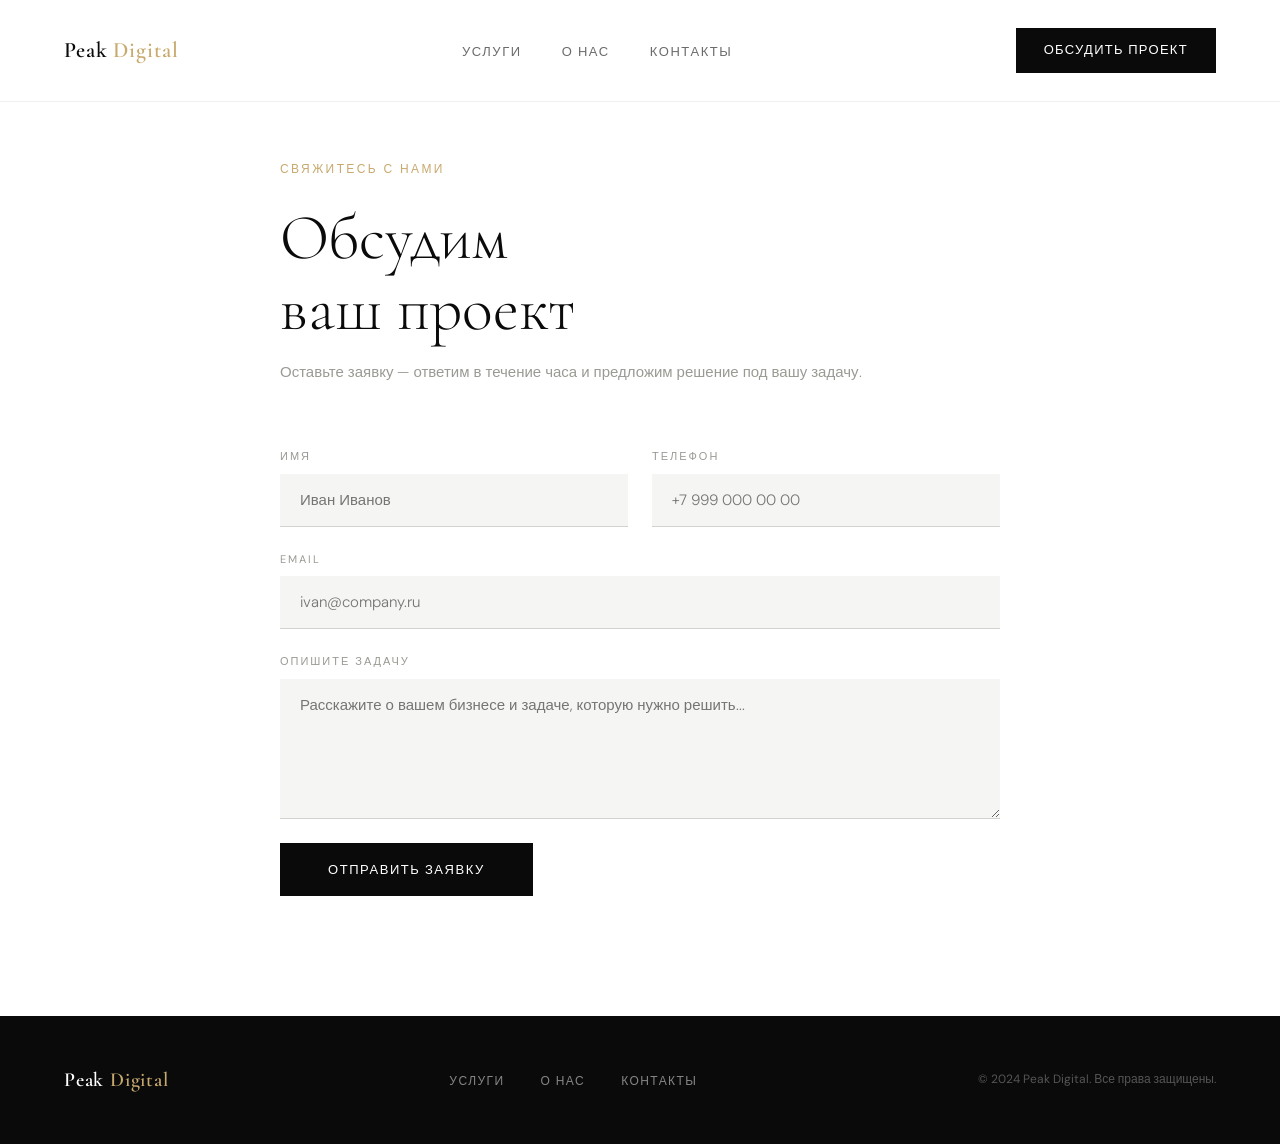
==== contact.html @ 034b1963 "Добавлены преимущества, видео, футер и форма заявки" ====
<!DOCTYPE html>
<html lang="ru">
<head>
  <meta charset="UTF-8" />
  <meta name="viewport" content="width=device-width, initial-scale=1.0" />
  <title>Контакты — Peak Digital</title>
  <link href="https://fonts.googleapis.com/css2?family=Cormorant+Garamond:wght@300;400;600&family=DM+Sans:wght@300;400;500&display=swap" rel="stylesheet" />
  <style>
    *, *::before, *::after { box-sizing: border-box; margin: 0; padding: 0; }

    :root {
      --white:   #ffffff;
      --black:   #0a0a0a;
      --gray:    #f5f5f3;
      --mid:     #9a9a94;
      --accent:  #c8a96e;
      --font-display: 'Cormorant Garamond', serif;
      --font-body:    'DM Sans', sans-serif;
    }

    html { scroll-behavior: smooth; }

    body {
      font-family: var(--font-body);
      background: var(--white);
      color: var(--black);
      font-size: 16px;
      line-height: 1.6;
      -webkit-font-smoothing: antialiased;
    }

    /* ── NAV ── */
    nav {
      position: fixed;
      top: 0; left: 0; right: 0;
      z-index: 100;
      display: flex;
      align-items: center;
      justify-content: space-between;
      padding: 28px 64px;
      background: rgba(255,255,255,0.92);
      backdrop-filter: blur(12px);
      border-bottom: 1px solid rgba(0,0,0,0.06);
    }

    .nav-logo {
      font-family: var(--font-display);
      font-size: 22px;
      font-weight: 600;
      letter-spacing: 0.04em;
      color: var(--black);
      text-decoration: none;
    }

    .nav-logo span { color: var(--accent); }

    .nav-links {
      display: flex;
      gap: 40px;
      list-style: none;
    }

    .nav-links a {
      font-size: 13px;
      letter-spacing: 0.12em;
      text-transform: uppercase;
      color: var(--black);
      text-decoration: none;
      opacity: 0.6;
      transition: opacity 0.2s;
    }

    .nav-links a:hover { opacity: 1; }

    .nav-cta {
      font-size: 13px;
      font-weight: 500;
      letter-spacing: 0.1em;
      text-transform: uppercase;
      color: var(--white);
      background: var(--black);
      padding: 12px 28px;
      text-decoration: none;
      transition: background 0.2s;
    }

    .nav-cta:hover { background: var(--accent); }

    /* ── CONTACT PAGE ── */
    .contact-page {
      min-height: 100vh;
      padding: 160px 64px 120px;
      display: flex;
      align-items: flex-start;
      justify-content: center;
    }

    .contact-inner {
      width: 100%;
      max-width: 720px;
    }

    .contact-tag {
      font-size: 12px;
      letter-spacing: 0.2em;
      text-transform: uppercase;
      color: var(--accent);
      margin-bottom: 24px;
    }

    .contact-title {
      font-family: var(--font-display);
      font-size: clamp(40px, 5vw, 72px);
      font-weight: 300;
      line-height: 1.1;
      margin-bottom: 16px;
    }

    .contact-subtitle {
      font-size: 15px;
      font-weight: 300;
      color: var(--mid);
      margin-bottom: 64px;
    }

    /* ── FORM ── */
    .contact-form {
      display: flex;
      flex-direction: column;
      gap: 24px;
    }

    .form-row {
      display: grid;
      grid-template-columns: 1fr 1fr;
      gap: 24px;
    }

    .form-group {
      display: flex;
      flex-direction: column;
      gap: 8px;
    }

    .form-group label {
      font-size: 11px;
      letter-spacing: 0.18em;
      text-transform: uppercase;
      color: var(--mid);
    }

    .form-group input,
    .form-group textarea {
      font-family: var(--font-body);
      font-size: 15px;
      font-weight: 300;
      color: var(--black);
      background: var(--gray);
      border: none;
      border-bottom: 1px solid rgba(0,0,0,0.15);
      padding: 16px 20px;
      outline: none;
      transition: border-color 0.2s, background 0.2s;
      width: 100%;
    }

    .form-group input:focus,
    .form-group textarea:focus {
      background: var(--white);
      border-bottom-color: var(--accent);
    }

    .form-group textarea {
      resize: vertical;
      min-height: 140px;
    }

    .form-submit {
      font-family: var(--font-body);
      font-size: 13px;
      font-weight: 500;
      letter-spacing: 0.12em;
      text-transform: uppercase;
      color: var(--white);
      background: var(--black);
      border: none;
      padding: 18px 48px;
      cursor: pointer;
      transition: background 0.2s;
      align-self: flex-start;
    }

    .form-submit:hover { background: var(--accent); }

    /* ── FOOTER ── */
    footer {
      background: var(--black);
      color: var(--white);
      padding: 48px 64px;
      display: flex;
      align-items: center;
      justify-content: space-between;
    }

    .footer-logo {
      font-family: var(--font-display);
      font-size: 20px;
      font-weight: 600;
      letter-spacing: 0.04em;
      color: var(--white);
      text-decoration: none;
    }

    .footer-logo span { color: var(--accent); }

    .footer-nav {
      display: flex;
      gap: 36px;
      list-style: none;
    }

    .footer-nav a {
      font-size: 12px;
      letter-spacing: 0.12em;
      text-transform: uppercase;
      color: var(--white);
      text-decoration: none;
      opacity: 0.5;
      transition: opacity 0.2s;
    }

    .footer-nav a:hover { opacity: 1; }

    .footer-copy {
      font-size: 12px;
      color: var(--white);
      opacity: 0.3;
    }

    /* ── RESPONSIVE ── */
    @media (max-width: 900px) {
      nav { padding: 20px 24px; }
      .nav-links { display: none; }
      .contact-page { padding: 120px 24px 80px; }
      footer { padding: 40px 24px; flex-direction: column; gap: 28px; text-align: center; }
      .footer-nav { flex-wrap: wrap; justify-content: center; gap: 20px; }
    }

    @media (max-width: 480px) {
      .nav-cta { display: none; }
      .form-row { grid-template-columns: 1fr; }
    }
  </style>
</head>
<body>

  <!-- NAV -->
  <nav>
    <a class="nav-logo" href="index.html">Peak <span>Digital</span></a>
    <ul class="nav-links">
      <li><a href="index.html#services">Услуги</a></li>
      <li><a href="index.html#about">О нас</a></li>
      <li><a href="contact.html">Контакты</a></li>
    </ul>
    <a class="nav-cta" href="contact.html">Обсудить проект</a>
  </nav>

  <!-- CONTACT FORM -->
  <main class="contact-page">
    <div class="contact-inner">
      <p class="contact-tag">Свяжитесь с нами</p>
      <h1 class="contact-title">Обсудим<br>ваш проект</h1>
      <p class="contact-subtitle">Оставьте заявку — ответим в течение часа и предложим решение под вашу задачу.</p>

      <form class="contact-form" action="#" method="post">

        <div class="form-row">
          <div class="form-group">
            <label for="name">Имя</label>
            <input type="text" id="name" name="name" placeholder="Иван Иванов" required />
          </div>
          <div class="form-group">
            <label for="phone">Телефон</label>
            <input type="tel" id="phone" name="phone" placeholder="+7 999 000 00 00" />
          </div>
        </div>

        <div class="form-group">
          <label for="email">Email</label>
          <input type="email" id="email" name="email" placeholder="ivan@company.ru" required />
        </div>

        <div class="form-group">
          <label for="message">Опишите задачу</label>
          <textarea id="message" name="message" placeholder="Расскажите о вашем бизнесе и задаче, которую нужно решить..."></textarea>
        </div>

        <button type="submit" class="form-submit">Отправить заявку</button>

      </form>
    </div>
  </main>

  <!-- FOOTER -->
  <footer>
    <a class="footer-logo" href="index.html">Peak <span>Digital</span></a>
    <ul class="footer-nav">
      <li><a href="index.html#services">Услуги</a></li>
      <li><a href="index.html#about">О нас</a></li>
      <li><a href="contact.html">Контакты</a></li>
    </ul>
    <p class="footer-copy">© 2024 Peak Digital. Все права защищены.</p>
  </footer>

</body>
</html>
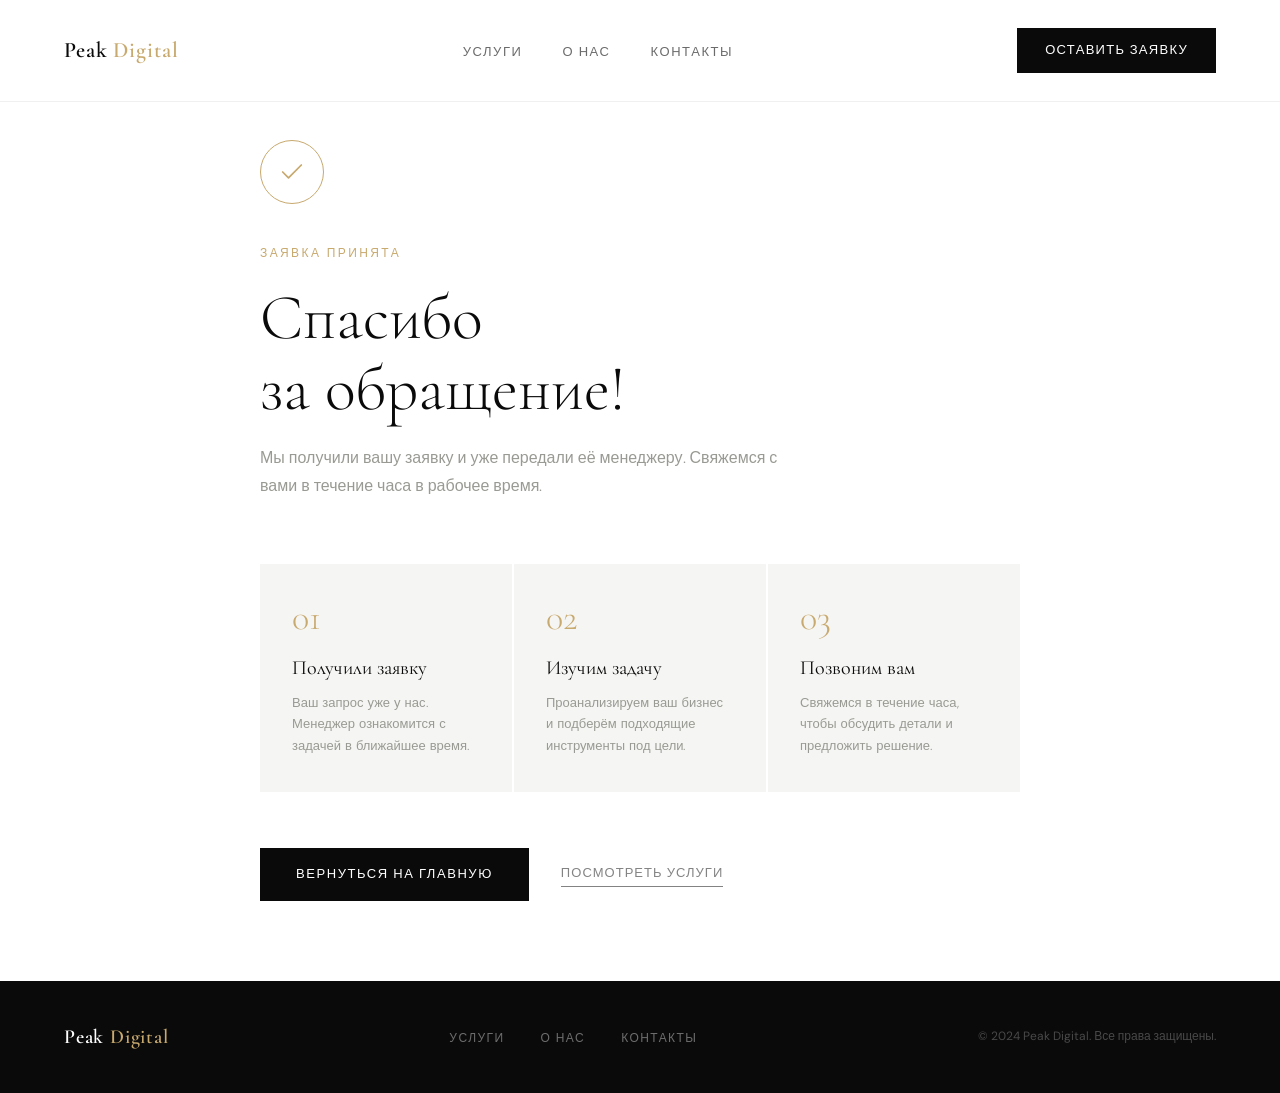
==== commit ceb9d16c: "Изменение дизайна" ====
--- a/contact.html
+++ b/contact.html
@@ -3,7 +3,7 @@
 <head>
   <meta charset="UTF-8" />
   <meta name="viewport" content="width=device-width, initial-scale=1.0" />
-  <title>Контакты — Peak Digital</title>
+  <title>Заявка принята — Peak Digital</title>
   <link href="https://fonts.googleapis.com/css2?family=Cormorant+Garamond:wght@300;400;600&family=DM+Sans:wght@300;400;500&display=swap" rel="stylesheet" />
   <style>
     *, *::before, *::after { box-sizing: border-box; margin: 0; padding: 0; }
@@ -27,6 +27,9 @@
       font-size: 16px;
       line-height: 1.6;
       -webkit-font-smoothing: antialiased;
+      min-height: 100vh;
+      display: flex;
+      flex-direction: column;
     }
 
     /* ── NAV ── */
@@ -86,117 +89,143 @@
 
     .nav-cta:hover { background: var(--accent); }
 
-    /* ── CONTACT PAGE ── */
-    .contact-page {
-      min-height: 100vh;
-      padding: 160px 64px 120px;
-      display: flex;
-      align-items: flex-start;
+    /* ── MAIN ── */
+    main {
+      flex: 1;
+      display: flex;
+      align-items: center;
       justify-content: center;
-    }
-
-    .contact-inner {
+      padding: 140px 64px 80px;
+    }
+
+    .thanks-block {
+      max-width: 760px;
       width: 100%;
-      max-width: 720px;
-    }
-
-    .contact-tag {
+    }
+
+    .thanks-icon {
+      width: 64px;
+      height: 64px;
+      border: 1.5px solid var(--accent);
+      border-radius: 50%;
+      display: flex;
+      align-items: center;
+      justify-content: center;
+      margin-bottom: 40px;
+    }
+
+    .thanks-icon svg {
+      width: 28px;
+      height: 28px;
+      stroke: var(--accent);
+      fill: none;
+      stroke-width: 1.5;
+      stroke-linecap: round;
+      stroke-linejoin: round;
+    }
+
+    .thanks-tag {
       font-size: 12px;
       letter-spacing: 0.2em;
       text-transform: uppercase;
       color: var(--accent);
-      margin-bottom: 24px;
-    }
-
-    .contact-title {
+      margin-bottom: 20px;
+    }
+
+    .thanks-title {
       font-family: var(--font-display);
       font-size: clamp(40px, 5vw, 72px);
       font-weight: 300;
       line-height: 1.1;
-      margin-bottom: 16px;
-    }
-
-    .contact-subtitle {
-      font-size: 15px;
+      margin-bottom: 20px;
+    }
+
+    .thanks-desc {
+      font-size: 16px;
       font-weight: 300;
       color: var(--mid);
+      line-height: 1.75;
+      max-width: 520px;
       margin-bottom: 64px;
     }
 
-    /* ── FORM ── */
-    .contact-form {
-      display: flex;
-      flex-direction: column;
-      gap: 24px;
-    }
-
-    .form-row {
+    /* ── STEPS ── */
+    .steps {
       display: grid;
-      grid-template-columns: 1fr 1fr;
-      gap: 24px;
-    }
-
-    .form-group {
-      display: flex;
-      flex-direction: column;
-      gap: 8px;
-    }
-
-    .form-group label {
-      font-size: 11px;
-      letter-spacing: 0.18em;
-      text-transform: uppercase;
+      grid-template-columns: repeat(3, 1fr);
+      gap: 2px;
+      margin-bottom: 56px;
+    }
+
+    .step {
+      background: var(--gray);
+      padding: 36px 32px;
+    }
+
+    .step-num {
+      font-family: var(--font-display);
+      font-size: 36px;
+      font-weight: 300;
+      color: var(--accent);
+      line-height: 1;
+      margin-bottom: 16px;
+    }
+
+    .step-title {
+      font-family: var(--font-display);
+      font-size: 20px;
+      font-weight: 400;
+      margin-bottom: 8px;
+    }
+
+    .step-desc {
+      font-size: 13px;
+      font-weight: 300;
       color: var(--mid);
-    }
-
-    .form-group input,
-    .form-group textarea {
-      font-family: var(--font-body);
-      font-size: 15px;
-      font-weight: 300;
-      color: var(--black);
-      background: var(--gray);
-      border: none;
-      border-bottom: 1px solid rgba(0,0,0,0.15);
-      padding: 16px 20px;
-      outline: none;
-      transition: border-color 0.2s, background 0.2s;
-      width: 100%;
-    }
-
-    .form-group input:focus,
-    .form-group textarea:focus {
-      background: var(--white);
-      border-bottom-color: var(--accent);
-    }
-
-    .form-group textarea {
-      resize: vertical;
-      min-height: 140px;
-    }
-
-    .form-submit {
-      font-family: var(--font-body);
+      line-height: 1.65;
+    }
+
+    /* ── ACTIONS ── */
+    .thanks-actions {
+      display: flex;
+      align-items: center;
+      gap: 32px;
+    }
+
+    .btn-primary {
       font-size: 13px;
       font-weight: 500;
       letter-spacing: 0.12em;
       text-transform: uppercase;
       color: var(--white);
       background: var(--black);
-      border: none;
-      padding: 18px 48px;
-      cursor: pointer;
+      padding: 16px 36px;
+      text-decoration: none;
+      display: inline-block;
       transition: background 0.2s;
-      align-self: flex-start;
-    }
-
-    .form-submit:hover { background: var(--accent); }
+    }
+
+    .btn-primary:hover { background: var(--accent); }
+
+    .btn-ghost {
+      font-size: 13px;
+      letter-spacing: 0.08em;
+      text-transform: uppercase;
+      color: var(--black);
+      text-decoration: none;
+      opacity: 0.5;
+      border-bottom: 1px solid currentColor;
+      padding-bottom: 2px;
+      transition: opacity 0.2s;
+    }
+
+    .btn-ghost:hover { opacity: 1; }
 
     /* ── FOOTER ── */
     footer {
       background: var(--black);
       color: var(--white);
-      padding: 48px 64px;
+      padding: 40px 64px;
       display: flex;
       align-items: center;
       justify-content: space-between;
@@ -225,7 +254,7 @@
       text-transform: uppercase;
       color: var(--white);
       text-decoration: none;
-      opacity: 0.5;
+      opacity: 0.4;
       transition: opacity 0.2s;
     }
 
@@ -234,21 +263,22 @@
     .footer-copy {
       font-size: 12px;
       color: var(--white);
-      opacity: 0.3;
+      opacity: 0.25;
     }
 
     /* ── RESPONSIVE ── */
     @media (max-width: 900px) {
       nav { padding: 20px 24px; }
       .nav-links { display: none; }
-      .contact-page { padding: 120px 24px 80px; }
+      main { padding: 120px 24px 64px; }
+      .steps { grid-template-columns: 1fr; }
       footer { padding: 40px 24px; flex-direction: column; gap: 28px; text-align: center; }
       .footer-nav { flex-wrap: wrap; justify-content: center; gap: 20px; }
     }
 
     @media (max-width: 480px) {
       .nav-cta { display: none; }
-      .form-row { grid-template-columns: 1fr; }
+      .thanks-actions { flex-direction: column; align-items: flex-start; gap: 20px; }
     }
   </style>
 </head>
@@ -260,44 +290,51 @@
     <ul class="nav-links">
       <li><a href="index.html#services">Услуги</a></li>
       <li><a href="index.html#about">О нас</a></li>
-      <li><a href="contact.html">Контакты</a></li>
+      <li><a href="index.html#contact">Контакты</a></li>
     </ul>
-    <a class="nav-cta" href="contact.html">Обсудить проект</a>
+    <a class="nav-cta" href="index.html#contact">Оставить заявку</a>
   </nav>
 
-  <!-- CONTACT FORM -->
-  <main class="contact-page">
-    <div class="contact-inner">
-      <p class="contact-tag">Свяжитесь с нами</p>
-      <h1 class="contact-title">Обсудим<br>ваш проект</h1>
-      <p class="contact-subtitle">Оставьте заявку — ответим в течение часа и предложим решение под вашу задачу.</p>
-
-      <form class="contact-form" action="#" method="post">
-
-        <div class="form-row">
-          <div class="form-group">
-            <label for="name">Имя</label>
-            <input type="text" id="name" name="name" placeholder="Иван Иванов" required />
-          </div>
-          <div class="form-group">
-            <label for="phone">Телефон</label>
-            <input type="tel" id="phone" name="phone" placeholder="+7 999 000 00 00" />
-          </div>
+  <!-- MAIN -->
+  <main>
+    <div class="thanks-block">
+
+      <div class="thanks-icon" aria-hidden="true">
+        <svg viewBox="0 0 24 24">
+          <polyline points="20 6 9 17 4 12"></polyline>
+        </svg>
+      </div>
+
+      <p class="thanks-tag">Заявка принята</p>
+      <h1 class="thanks-title">Спасибо<br>за обращение!</h1>
+      <p class="thanks-desc">
+        Мы получили вашу заявку и уже передали её менеджеру. Свяжемся с вами в течение часа в рабочее время.
+      </p>
+
+      <!-- STEPS -->
+      <div class="steps">
+        <div class="step">
+          <div class="step-num">01</div>
+          <h3 class="step-title">Получили заявку</h3>
+          <p class="step-desc">Ваш запрос уже у нас. Менеджер ознакомится с задачей в ближайшее время.</p>
         </div>
-
-        <div class="form-group">
-          <label for="email">Email</label>
-          <input type="email" id="email" name="email" placeholder="ivan@company.ru" required />
+        <div class="step">
+          <div class="step-num">02</div>
+          <h3 class="step-title">Изучим задачу</h3>
+          <p class="step-desc">Проанализируем ваш бизнес и подберём подходящие инструменты под цели.</p>
         </div>
-
-        <div class="form-group">
-          <label for="message">Опишите задачу</label>
-          <textarea id="message" name="message" placeholder="Расскажите о вашем бизнесе и задаче, которую нужно решить..."></textarea>
+        <div class="step">
+          <div class="step-num">03</div>
+          <h3 class="step-title">Позвоним вам</h3>
+          <p class="step-desc">Свяжемся в течение часа, чтобы обсудить детали и предложить решение.</p>
         </div>
-
-        <button type="submit" class="form-submit">Отправить заявку</button>
-
-      </form>
+      </div>
+
+      <div class="thanks-actions">
+        <a class="btn-primary" href="index.html">Вернуться на главную</a>
+        <a class="btn-ghost" href="index.html#services">Посмотреть услуги</a>
+      </div>
+
     </div>
   </main>
 
@@ -307,7 +344,7 @@
     <ul class="footer-nav">
       <li><a href="index.html#services">Услуги</a></li>
       <li><a href="index.html#about">О нас</a></li>
-      <li><a href="contact.html">Контакты</a></li>
+      <li><a href="index.html#contact">Контакты</a></li>
     </ul>
     <p class="footer-copy">© 2024 Peak Digital. Все права защищены.</p>
   </footer>
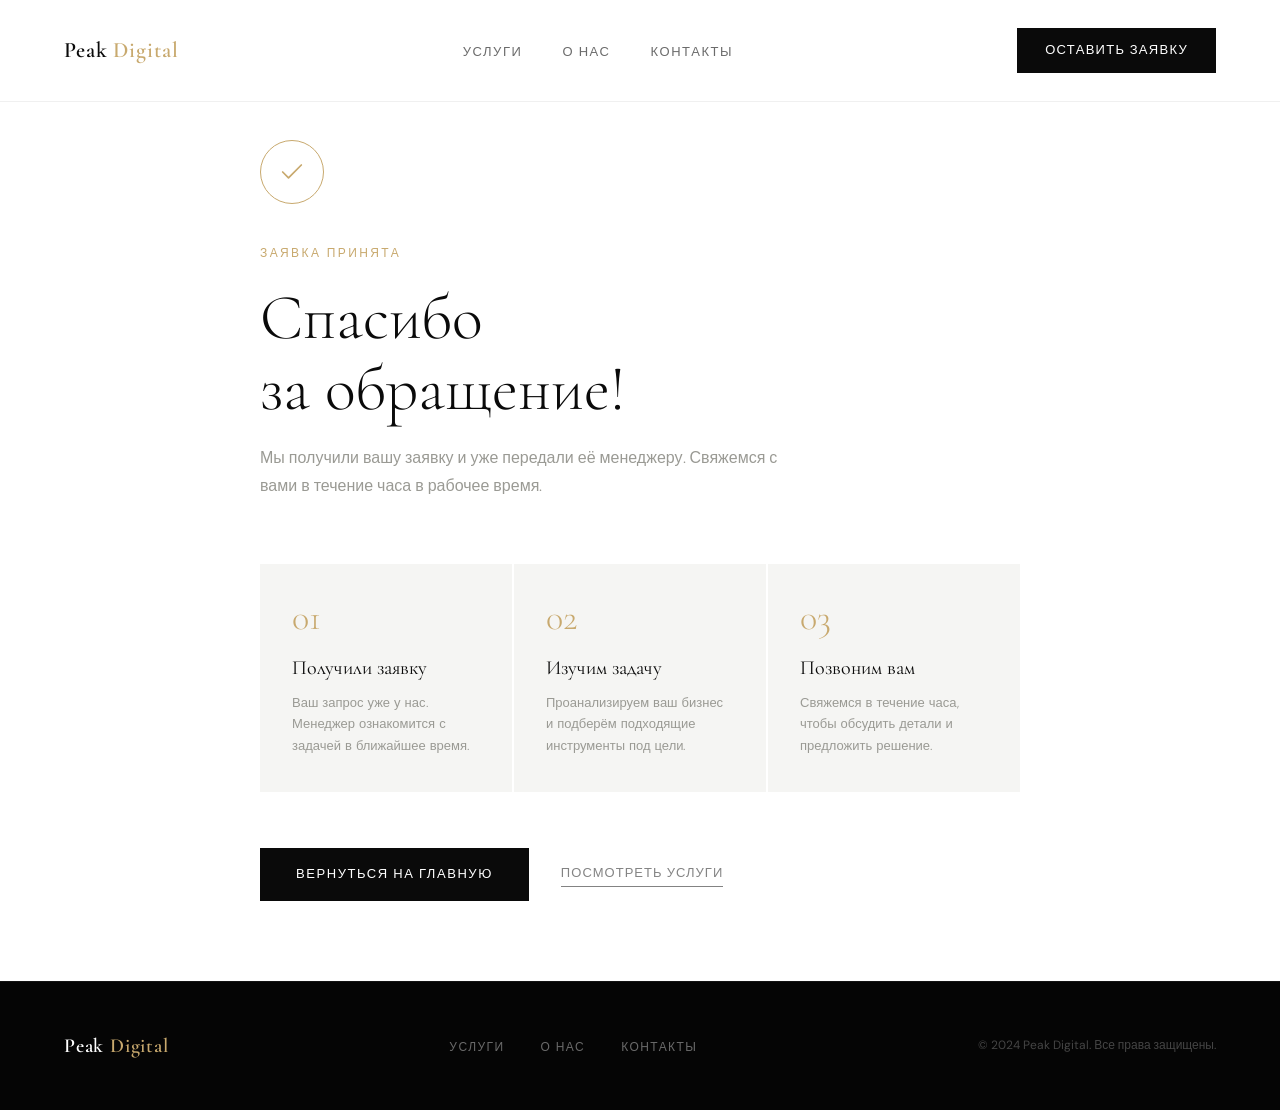
==== commit 650662ad: "styles" ====
--- a/contact.html
+++ b/contact.html
@@ -5,284 +5,9 @@
   <meta name="viewport" content="width=device-width, initial-scale=1.0" />
   <title>Заявка принята — Peak Digital</title>
   <link href="https://fonts.googleapis.com/css2?family=Cormorant+Garamond:wght@300;400;600&family=DM+Sans:wght@300;400;500&display=swap" rel="stylesheet" />
-  <style>
-    *, *::before, *::after { box-sizing: border-box; margin: 0; padding: 0; }
-
-    :root {
-      --white:   #ffffff;
-      --black:   #0a0a0a;
-      --gray:    #f5f5f3;
-      --mid:     #9a9a94;
-      --accent:  #c8a96e;
-      --font-display: 'Cormorant Garamond', serif;
-      --font-body:    'DM Sans', sans-serif;
-    }
-
-    html { scroll-behavior: smooth; }
-
-    body {
-      font-family: var(--font-body);
-      background: var(--white);
-      color: var(--black);
-      font-size: 16px;
-      line-height: 1.6;
-      -webkit-font-smoothing: antialiased;
-      min-height: 100vh;
-      display: flex;
-      flex-direction: column;
-    }
-
-    /* ── NAV ── */
-    nav {
-      position: fixed;
-      top: 0; left: 0; right: 0;
-      z-index: 100;
-      display: flex;
-      align-items: center;
-      justify-content: space-between;
-      padding: 28px 64px;
-      background: rgba(255,255,255,0.92);
-      backdrop-filter: blur(12px);
-      border-bottom: 1px solid rgba(0,0,0,0.06);
-    }
-
-    .nav-logo {
-      font-family: var(--font-display);
-      font-size: 22px;
-      font-weight: 600;
-      letter-spacing: 0.04em;
-      color: var(--black);
-      text-decoration: none;
-    }
-
-    .nav-logo span { color: var(--accent); }
-
-    .nav-links {
-      display: flex;
-      gap: 40px;
-      list-style: none;
-    }
-
-    .nav-links a {
-      font-size: 13px;
-      letter-spacing: 0.12em;
-      text-transform: uppercase;
-      color: var(--black);
-      text-decoration: none;
-      opacity: 0.6;
-      transition: opacity 0.2s;
-    }
-
-    .nav-links a:hover { opacity: 1; }
-
-    .nav-cta {
-      font-size: 13px;
-      font-weight: 500;
-      letter-spacing: 0.1em;
-      text-transform: uppercase;
-      color: var(--white);
-      background: var(--black);
-      padding: 12px 28px;
-      text-decoration: none;
-      transition: background 0.2s;
-    }
-
-    .nav-cta:hover { background: var(--accent); }
-
-    /* ── MAIN ── */
-    main {
-      flex: 1;
-      display: flex;
-      align-items: center;
-      justify-content: center;
-      padding: 140px 64px 80px;
-    }
-
-    .thanks-block {
-      max-width: 760px;
-      width: 100%;
-    }
-
-    .thanks-icon {
-      width: 64px;
-      height: 64px;
-      border: 1.5px solid var(--accent);
-      border-radius: 50%;
-      display: flex;
-      align-items: center;
-      justify-content: center;
-      margin-bottom: 40px;
-    }
-
-    .thanks-icon svg {
-      width: 28px;
-      height: 28px;
-      stroke: var(--accent);
-      fill: none;
-      stroke-width: 1.5;
-      stroke-linecap: round;
-      stroke-linejoin: round;
-    }
-
-    .thanks-tag {
-      font-size: 12px;
-      letter-spacing: 0.2em;
-      text-transform: uppercase;
-      color: var(--accent);
-      margin-bottom: 20px;
-    }
-
-    .thanks-title {
-      font-family: var(--font-display);
-      font-size: clamp(40px, 5vw, 72px);
-      font-weight: 300;
-      line-height: 1.1;
-      margin-bottom: 20px;
-    }
-
-    .thanks-desc {
-      font-size: 16px;
-      font-weight: 300;
-      color: var(--mid);
-      line-height: 1.75;
-      max-width: 520px;
-      margin-bottom: 64px;
-    }
-
-    /* ── STEPS ── */
-    .steps {
-      display: grid;
-      grid-template-columns: repeat(3, 1fr);
-      gap: 2px;
-      margin-bottom: 56px;
-    }
-
-    .step {
-      background: var(--gray);
-      padding: 36px 32px;
-    }
-
-    .step-num {
-      font-family: var(--font-display);
-      font-size: 36px;
-      font-weight: 300;
-      color: var(--accent);
-      line-height: 1;
-      margin-bottom: 16px;
-    }
-
-    .step-title {
-      font-family: var(--font-display);
-      font-size: 20px;
-      font-weight: 400;
-      margin-bottom: 8px;
-    }
-
-    .step-desc {
-      font-size: 13px;
-      font-weight: 300;
-      color: var(--mid);
-      line-height: 1.65;
-    }
-
-    /* ── ACTIONS ── */
-    .thanks-actions {
-      display: flex;
-      align-items: center;
-      gap: 32px;
-    }
-
-    .btn-primary {
-      font-size: 13px;
-      font-weight: 500;
-      letter-spacing: 0.12em;
-      text-transform: uppercase;
-      color: var(--white);
-      background: var(--black);
-      padding: 16px 36px;
-      text-decoration: none;
-      display: inline-block;
-      transition: background 0.2s;
-    }
-
-    .btn-primary:hover { background: var(--accent); }
-
-    .btn-ghost {
-      font-size: 13px;
-      letter-spacing: 0.08em;
-      text-transform: uppercase;
-      color: var(--black);
-      text-decoration: none;
-      opacity: 0.5;
-      border-bottom: 1px solid currentColor;
-      padding-bottom: 2px;
-      transition: opacity 0.2s;
-    }
-
-    .btn-ghost:hover { opacity: 1; }
-
-    /* ── FOOTER ── */
-    footer {
-      background: var(--black);
-      color: var(--white);
-      padding: 40px 64px;
-      display: flex;
-      align-items: center;
-      justify-content: space-between;
-    }
-
-    .footer-logo {
-      font-family: var(--font-display);
-      font-size: 20px;
-      font-weight: 600;
-      letter-spacing: 0.04em;
-      color: var(--white);
-      text-decoration: none;
-    }
-
-    .footer-logo span { color: var(--accent); }
-
-    .footer-nav {
-      display: flex;
-      gap: 36px;
-      list-style: none;
-    }
-
-    .footer-nav a {
-      font-size: 12px;
-      letter-spacing: 0.12em;
-      text-transform: uppercase;
-      color: var(--white);
-      text-decoration: none;
-      opacity: 0.4;
-      transition: opacity 0.2s;
-    }
-
-    .footer-nav a:hover { opacity: 1; }
-
-    .footer-copy {
-      font-size: 12px;
-      color: var(--white);
-      opacity: 0.25;
-    }
-
-    /* ── RESPONSIVE ── */
-    @media (max-width: 900px) {
-      nav { padding: 20px 24px; }
-      .nav-links { display: none; }
-      main { padding: 120px 24px 64px; }
-      .steps { grid-template-columns: 1fr; }
-      footer { padding: 40px 24px; flex-direction: column; gap: 28px; text-align: center; }
-      .footer-nav { flex-wrap: wrap; justify-content: center; gap: 20px; }
-    }
-
-    @media (max-width: 480px) {
-      .nav-cta { display: none; }
-      .thanks-actions { flex-direction: column; align-items: flex-start; gap: 20px; }
-    }
-  </style>
+  <link rel="stylesheet" href="style.css" />
 </head>
-<body>
+<body class="thanks-page">
 
   <!-- NAV -->
   <nav>
--- a/style.css
+++ b/style.css
@@ -0,0 +1,753 @@
+/* ── Reset & Base ── */
+*, *::before, *::after { box-sizing: border-box; margin: 0; padding: 0; }
+
+:root {
+  --white:   #ffffff;
+  --black:   #0a0a0a;
+  --gray:    #f5f5f3;
+  --mid:     #9a9a94;
+  --accent:  #c8a96e;
+  --font-display: 'Cormorant Garamond', serif;
+  --font-body:    'DM Sans', sans-serif;
+}
+
+html { scroll-behavior: smooth; }
+
+body {
+  font-family: var(--font-body);
+  background: var(--white);
+  color: var(--black);
+  font-size: 16px;
+  line-height: 1.6;
+  -webkit-font-smoothing: antialiased;
+}
+
+/* ── NAV ── */
+nav {
+  position: fixed;
+  top: 0; left: 0; right: 0;
+  z-index: 100;
+  display: flex;
+  align-items: center;
+  justify-content: space-between;
+  padding: 28px 64px;
+  background: rgba(255,255,255,0.92);
+  backdrop-filter: blur(12px);
+  border-bottom: 1px solid rgba(0,0,0,0.06);
+}
+
+.nav-logo {
+  font-family: var(--font-display);
+  font-size: 22px;
+  font-weight: 600;
+  letter-spacing: 0.04em;
+  color: var(--black);
+  text-decoration: none;
+}
+
+.nav-logo span { color: var(--accent); }
+
+.nav-links {
+  display: flex;
+  gap: 40px;
+  list-style: none;
+}
+
+.nav-links a {
+  font-size: 13px;
+  letter-spacing: 0.12em;
+  text-transform: uppercase;
+  color: var(--black);
+  text-decoration: none;
+  opacity: 0.6;
+  transition: opacity 0.2s;
+}
+
+.nav-links a:hover { opacity: 1; }
+
+.nav-cta {
+  font-size: 13px;
+  font-weight: 500;
+  letter-spacing: 0.1em;
+  text-transform: uppercase;
+  color: var(--white);
+  background: var(--black);
+  padding: 12px 28px;
+  text-decoration: none;
+  transition: background 0.2s;
+}
+
+.nav-cta:hover { background: var(--accent); }
+
+/* ── REVEAL ── */
+.reveal {
+  opacity: 1;
+  transform: none;
+}
+
+/* ── HERO ── */
+.hero {
+  min-height: 100vh;
+  display: grid;
+  grid-template-columns: 1fr 1fr;
+  padding-top: 100px;
+}
+
+.hero-left {
+  display: flex;
+  flex-direction: column;
+  justify-content: center;
+  padding: 80px 64px;
+}
+
+.hero-tag {
+  font-size: 12px;
+  letter-spacing: 0.2em;
+  text-transform: uppercase;
+  color: var(--accent);
+  margin-bottom: 32px;
+}
+
+.hero-title {
+  font-family: var(--font-display);
+  font-size: clamp(52px, 6vw, 86px);
+  font-weight: 300;
+  line-height: 1.08;
+  margin-bottom: 32px;
+}
+
+.hero-title em {
+  font-style: italic;
+  color: var(--accent);
+}
+
+.hero-desc {
+  font-size: 16px;
+  font-weight: 300;
+  color: var(--mid);
+  line-height: 1.75;
+  max-width: 420px;
+  margin-bottom: 48px;
+}
+
+.hero-actions {
+  display: flex;
+  align-items: center;
+  gap: 32px;
+}
+
+.btn-primary {
+  font-size: 13px;
+  font-weight: 500;
+  letter-spacing: 0.12em;
+  text-transform: uppercase;
+  color: var(--white);
+  background: var(--black);
+  padding: 16px 36px;
+  text-decoration: none;
+  display: inline-block;
+  transition: background 0.2s;
+}
+
+.btn-primary:hover { background: var(--accent); }
+
+.btn-ghost {
+  font-size: 13px;
+  letter-spacing: 0.08em;
+  text-transform: uppercase;
+  color: var(--black);
+  text-decoration: none;
+  opacity: 0.5;
+  border-bottom: 1px solid currentColor;
+  padding-bottom: 2px;
+  transition: opacity 0.2s;
+}
+
+.btn-ghost:hover { opacity: 1; }
+
+.hero-right {
+  position: relative;
+  overflow: hidden;
+}
+
+.hero-right img {
+  width: 100%;
+  height: 100%;
+  object-fit: cover;
+  display: block;
+}
+
+.hero-right::after {
+  content: "";
+  position: absolute;
+  inset: 0;
+  background: rgba(0,0,0,0.25);
+}
+
+.hero-stat-block {
+  position: absolute;
+  bottom: 64px;
+  left: 64px;
+  z-index: 1;
+  display: flex;
+  flex-direction: column;
+  gap: 32px;
+}
+
+.hero-stat-num {
+  font-family: var(--font-display);
+  font-size: 48px;
+  font-weight: 300;
+  line-height: 1;
+  color: var(--white);
+}
+
+.hero-stat-num span { color: var(--accent); }
+
+.hero-stat-label {
+  font-size: 12px;
+  letter-spacing: 0.15em;
+  text-transform: uppercase;
+  color: rgba(255,255,255,0.6);
+}
+
+/* ── TICKER ── */
+.ticker {
+  background: var(--black);
+  color: var(--white);
+  padding: 18px 0;
+  overflow: hidden;
+  white-space: nowrap;
+}
+
+.ticker-track {
+  display: inline-flex;
+  animation: ticker 30s linear infinite;
+}
+
+.ticker-item {
+  font-size: 12px;
+  letter-spacing: 0.18em;
+  text-transform: uppercase;
+  padding: 0 48px;
+  opacity: 0.7;
+}
+
+.ticker-dot { color: var(--accent); opacity: 1; }
+
+@keyframes ticker {
+  from { transform: translateX(0); }
+  to   { transform: translateX(-50%); }
+}
+
+/* ── SERVICES ── */
+.services { padding: 120px 64px; }
+
+.section-header {
+  display: flex;
+  align-items: flex-end;
+  justify-content: space-between;
+  margin-bottom: 64px;
+  border-bottom: 1px solid rgba(0,0,0,0.1);
+  padding-bottom: 32px;
+}
+
+.section-tag {
+  font-size: 12px;
+  letter-spacing: 0.2em;
+  text-transform: uppercase;
+  color: var(--accent);
+  margin-bottom: 12px;
+}
+
+.section-title {
+  font-family: var(--font-display);
+  font-size: clamp(36px, 4vw, 56px);
+  font-weight: 300;
+  line-height: 1.1;
+}
+
+.section-link {
+  font-size: 13px;
+  letter-spacing: 0.1em;
+  text-transform: uppercase;
+  color: var(--black);
+  text-decoration: none;
+  opacity: 0.5;
+  border-bottom: 1px solid currentColor;
+  padding-bottom: 2px;
+  transition: opacity 0.2s;
+  white-space: nowrap;
+}
+
+.section-link:hover { opacity: 1; }
+
+.services-grid {
+  display: grid;
+  grid-template-columns: repeat(3, 1fr);
+  gap: 2px;
+}
+
+.service-card {
+  background: var(--gray);
+  padding: 48px 40px;
+  transition: background 0.2s;
+}
+
+.service-card:hover { background: var(--black); }
+
+.service-num {
+  font-family: var(--font-display);
+  font-size: 13px;
+  color: var(--mid);
+  margin-bottom: 40px;
+  display: block;
+  transition: color 0.2s;
+}
+
+.service-card:hover .service-num { color: rgba(255,255,255,0.4); }
+
+.service-name {
+  font-family: var(--font-display);
+  font-size: 28px;
+  font-weight: 400;
+  line-height: 1.2;
+  margin-bottom: 16px;
+  transition: color 0.2s;
+}
+
+.service-card:hover .service-name { color: var(--white); }
+
+.service-desc {
+  font-size: 14px;
+  font-weight: 300;
+  color: var(--mid);
+  line-height: 1.7;
+  transition: color 0.2s;
+}
+
+.service-card:hover .service-desc { color: rgba(255,255,255,0.5); }
+
+/* ── VIDEO ── */
+.video-section {
+  padding: 120px 64px;
+  background: var(--gray);
+}
+
+.video-wrapper {
+  position: relative;
+  width: 100%;
+  padding-bottom: 56.25%;
+  height: 0;
+  overflow: hidden;
+  margin-top: 48px;
+}
+
+.video-wrapper iframe {
+  position: absolute;
+  top: 0; left: 0;
+  width: 100%;
+  height: 100%;
+  border: none;
+}
+
+/* ── ABOUT ── */
+.about { padding: 120px 64px; }
+
+.about-grid {
+  display: grid;
+  grid-template-columns: repeat(4, 1fr);
+  gap: 2px;
+  margin-top: 64px;
+}
+
+.about-card {
+  padding: 48px 36px;
+  background: var(--gray);
+}
+
+.about-num {
+  font-family: var(--font-display);
+  font-size: 48px;
+  font-weight: 300;
+  color: var(--accent);
+  line-height: 1;
+  margin-bottom: 20px;
+}
+
+.about-title {
+  font-family: var(--font-display);
+  font-size: 22px;
+  font-weight: 400;
+  margin-bottom: 12px;
+}
+
+.about-desc {
+  font-size: 14px;
+  font-weight: 300;
+  color: var(--mid);
+  line-height: 1.7;
+}
+
+/* ── TEAM PHOTO ── */
+.team-section {
+  padding: 0 64px 120px;
+}
+
+.team-photo {
+  width: 100%;
+  height: 480px;
+  object-fit: cover;
+  display: block;
+}
+
+.team-caption {
+  margin-top: 24px;
+  font-size: 13px;
+  font-weight: 300;
+  color: var(--mid);
+  letter-spacing: 0.05em;
+}
+
+/* ── CONTACT ── */
+.contact-section {
+  padding: 120px 64px;
+  background: var(--gray);
+  color: var(--black);
+}
+
+.contact-section .section-tag { color: var(--accent); }
+
+.contact-section .section-title { color: var(--black); }
+
+.contact-inner {
+  display: grid;
+  grid-template-columns: 1fr 1fr;
+  gap: 80px;
+  margin-top: 64px;
+  align-items: start;
+}
+
+.contact-info-title {
+  font-family: var(--font-display);
+  font-size: clamp(32px, 3vw, 48px);
+  font-weight: 300;
+  line-height: 1.2;
+  margin-bottom: 24px;
+}
+
+.contact-info-desc {
+  font-size: 15px;
+  font-weight: 300;
+  color: var(--mid);
+  line-height: 1.75;
+  margin-bottom: 40px;
+}
+
+.contact-detail {
+  display: flex;
+  flex-direction: column;
+  gap: 16px;
+}
+
+.contact-detail-item {
+  display: flex;
+  flex-direction: column;
+  gap: 4px;
+}
+
+.contact-detail-label {
+  font-size: 11px;
+  letter-spacing: 0.18em;
+  text-transform: uppercase;
+  color: var(--mid);
+}
+
+.contact-detail-value {
+  font-size: 15px;
+  color: var(--black);
+}
+
+/* ── FORM ── */
+.contact-form {
+  display: flex;
+  flex-direction: column;
+  gap: 24px;
+}
+
+.form-row {
+  display: grid;
+  grid-template-columns: 1fr 1fr;
+  gap: 24px;
+}
+
+.form-group {
+  display: flex;
+  flex-direction: column;
+  gap: 8px;
+}
+
+.form-group label {
+  font-size: 11px;
+  letter-spacing: 0.18em;
+  text-transform: uppercase;
+  color: var(--mid);
+}
+
+.form-group input,
+.form-group textarea {
+  font-family: var(--font-body);
+  font-size: 15px;
+  font-weight: 300;
+  color: var(--black);
+  background: var(--white);
+  border: none;
+  border-bottom: 1px solid rgba(0,0,0,0.15);
+  padding: 16px 20px;
+  outline: none;
+  transition: border-color 0.2s, background 0.2s;
+  width: 100%;
+}
+
+.form-group input::placeholder,
+.form-group textarea::placeholder {
+  color: rgba(0,0,0,0.25);
+}
+
+.form-group input:focus,
+.form-group textarea:focus {
+  background: var(--white);
+  border-bottom-color: var(--accent);
+}
+
+.form-group input.error {
+  border-bottom-color: #e05c5c;
+}
+
+.form-error {
+  font-size: 12px;
+  color: #e05c5c;
+  display: none;
+}
+
+.form-group.has-error .form-error { display: block; }
+.form-group.has-error input { border-bottom-color: #e05c5c; }
+
+.form-group textarea {
+  resize: vertical;
+  min-height: 140px;
+}
+
+.form-submit {
+  font-family: var(--font-body);
+  font-size: 13px;
+  font-weight: 500;
+  letter-spacing: 0.12em;
+  text-transform: uppercase;
+  color: var(--white);
+  background: var(--black);
+  border: none;
+  padding: 18px 48px;
+  cursor: pointer;
+  transition: background 0.2s, color 0.2s;
+  align-self: flex-start;
+}
+
+.form-submit:hover {
+  background: var(--accent);
+  color: var(--white);
+}
+
+/* ── FOOTER ── */
+footer {
+  background: #050505;
+  color: var(--white);
+  padding: 48px 64px;
+  display: flex;
+  align-items: center;
+  justify-content: space-between;
+  border-top: 1px solid rgba(255,255,255,0.06);
+}
+
+.footer-logo {
+  font-family: var(--font-display);
+  font-size: 20px;
+  font-weight: 600;
+  letter-spacing: 0.04em;
+  color: var(--white);
+  text-decoration: none;
+}
+
+.footer-logo span { color: var(--accent); }
+
+.footer-nav {
+  display: flex;
+  gap: 36px;
+  list-style: none;
+}
+
+.footer-nav a {
+  font-size: 12px;
+  letter-spacing: 0.12em;
+  text-transform: uppercase;
+  color: var(--white);
+  text-decoration: none;
+  opacity: 0.4;
+  transition: opacity 0.2s;
+}
+
+.footer-nav a:hover { opacity: 1; }
+
+.footer-copy {
+  font-size: 12px;
+  color: var(--white);
+  opacity: 0.25;
+}
+
+/* ── THANKS PAGE ── */
+body.thanks-page {
+  min-height: 100vh;
+  display: flex;
+  flex-direction: column;
+}
+
+.thanks-block {
+  max-width: 760px;
+  width: 100%;
+}
+
+.thanks-icon {
+  width: 64px;
+  height: 64px;
+  border: 1.5px solid var(--accent);
+  border-radius: 50%;
+  display: flex;
+  align-items: center;
+  justify-content: center;
+  margin-bottom: 40px;
+}
+
+.thanks-icon svg {
+  width: 28px;
+  height: 28px;
+  stroke: var(--accent);
+  fill: none;
+  stroke-width: 1.5;
+  stroke-linecap: round;
+  stroke-linejoin: round;
+}
+
+.thanks-tag {
+  font-size: 12px;
+  letter-spacing: 0.2em;
+  text-transform: uppercase;
+  color: var(--accent);
+  margin-bottom: 20px;
+}
+
+.thanks-title {
+  font-family: var(--font-display);
+  font-size: clamp(40px, 5vw, 72px);
+  font-weight: 300;
+  line-height: 1.1;
+  margin-bottom: 20px;
+}
+
+.thanks-desc {
+  font-size: 16px;
+  font-weight: 300;
+  color: var(--mid);
+  line-height: 1.75;
+  max-width: 520px;
+  margin-bottom: 64px;
+}
+
+.steps {
+  display: grid;
+  grid-template-columns: repeat(3, 1fr);
+  gap: 2px;
+  margin-bottom: 56px;
+}
+
+.step {
+  background: var(--gray);
+  padding: 36px 32px;
+}
+
+.step-num {
+  font-family: var(--font-display);
+  font-size: 36px;
+  font-weight: 300;
+  color: var(--accent);
+  line-height: 1;
+  margin-bottom: 16px;
+}
+
+.step-title {
+  font-family: var(--font-display);
+  font-size: 20px;
+  font-weight: 400;
+  margin-bottom: 8px;
+}
+
+.step-desc {
+  font-size: 13px;
+  font-weight: 300;
+  color: var(--mid);
+  line-height: 1.65;
+}
+
+.thanks-actions {
+  display: flex;
+  align-items: center;
+  gap: 32px;
+}
+
+.thanks-page main {
+  flex: 1;
+  display: flex;
+  align-items: center;
+  justify-content: center;
+  padding: 140px 64px 80px;
+}
+
+/* ── RESPONSIVE ── */
+@media (max-width: 900px) {
+  nav { padding: 20px 24px; }
+  .nav-links { display: none; }
+
+  .hero { grid-template-columns: 1fr; min-height: auto; }
+  .hero-left { padding: 60px 24px 48px; }
+  .hero-right { height: 320px; }
+  .hero-stat-block { bottom: 32px; left: 24px; flex-direction: row; flex-wrap: wrap; gap: 24px; }
+
+  .services { padding: 80px 24px; }
+  .services-grid { grid-template-columns: 1fr 1fr; }
+  .section-header { flex-direction: column; align-items: flex-start; gap: 24px; }
+
+  .video-section { padding: 80px 24px; }
+
+  .about { padding: 80px 24px; }
+  .about-grid { grid-template-columns: repeat(2, 1fr); }
+
+  .team-section { padding: 0 24px 80px; }
+  .team-photo { height: 300px; }
+
+  .contact-section { padding: 80px 24px; }
+  .contact-inner { grid-template-columns: 1fr; gap: 48px; }
+
+  footer { padding: 40px 24px; flex-direction: column; gap: 28px; text-align: center; }
+  .footer-nav { flex-wrap: wrap; justify-content: center; gap: 20px; }
+
+  .steps { grid-template-columns: 1fr; }
+  .thanks-page main { padding: 120px 24px 64px; }
+}
+
+@media (max-width: 480px) {
+  .nav-cta { display: none; }
+  .hero-actions { flex-direction: column; align-items: flex-start; gap: 20px; }
+  .services-grid { grid-template-columns: 1fr; }
+  .about-grid { grid-template-columns: 1fr; }
+  .form-row { grid-template-columns: 1fr; }
+  .thanks-actions { flex-direction: column; align-items: flex-start; gap: 20px; }
+}
